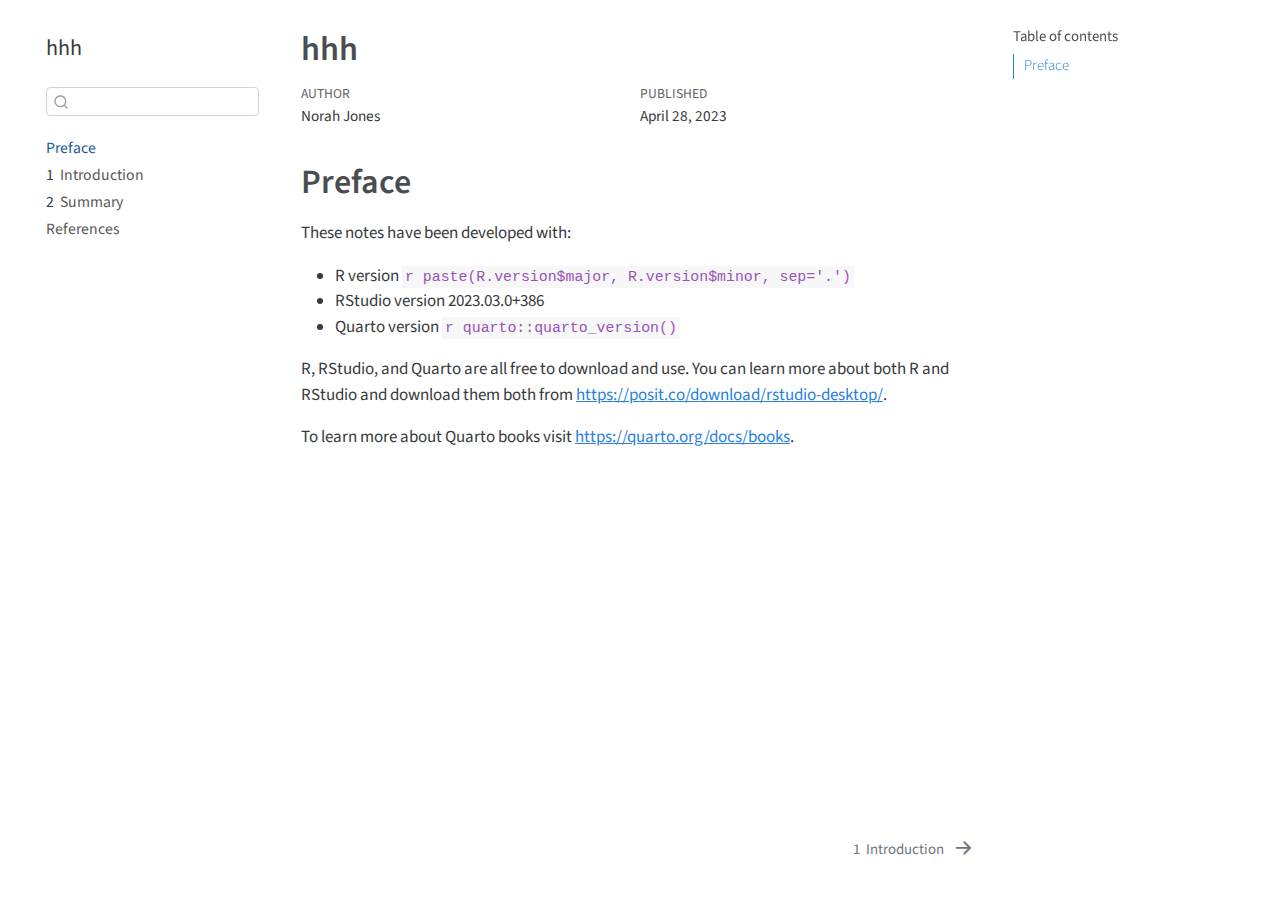
==== _book/index.html @ d8f02778 "upload example" ====
<!DOCTYPE html>
<html xmlns="http://www.w3.org/1999/xhtml" lang="en" xml:lang="en"><head>

<meta charset="utf-8">
<meta name="generator" content="quarto-1.4.11">

<meta name="viewport" content="width=device-width, initial-scale=1.0, user-scalable=yes">

<meta name="author" content="Norah Jones">
<meta name="dcterms.date" content="2023-04-28">

<title>hhh</title>
<style>
code{white-space: pre-wrap;}
span.smallcaps{font-variant: small-caps;}
div.columns{display: flex; gap: min(4vw, 1.5em);}
div.column{flex: auto; overflow-x: auto;}
div.hanging-indent{margin-left: 1.5em; text-indent: -1.5em;}
ul.task-list{list-style: none;}
ul.task-list li input[type="checkbox"] {
  width: 0.8em;
  margin: 0 0.8em 0.2em -1em; /* quarto-specific, see https://github.com/quarto-dev/quarto-cli/issues/4556 */ 
  vertical-align: middle;
}
</style>


<script src="site_libs/quarto-nav/quarto-nav.js"></script>
<script src="site_libs/quarto-nav/headroom.min.js"></script>
<script src="site_libs/clipboard/clipboard.min.js"></script>
<script src="site_libs/quarto-search/autocomplete.umd.js"></script>
<script src="site_libs/quarto-search/fuse.min.js"></script>
<script src="site_libs/quarto-search/quarto-search.js"></script>
<meta name="quarto:offset" content="./">
<link href="./intro.html" rel="next">
<script src="site_libs/quarto-html/quarto.js"></script>
<script src="site_libs/quarto-html/popper.min.js"></script>
<script src="site_libs/quarto-html/tippy.umd.min.js"></script>
<script src="site_libs/quarto-html/anchor.min.js"></script>
<link href="site_libs/quarto-html/tippy.css" rel="stylesheet">
<link href="site_libs/quarto-html/quarto-syntax-highlighting.css" rel="stylesheet" id="quarto-text-highlighting-styles">
<script src="site_libs/bootstrap/bootstrap.min.js"></script>
<link href="site_libs/bootstrap/bootstrap-icons.css" rel="stylesheet">
<link href="site_libs/bootstrap/bootstrap.min.css" rel="stylesheet" id="quarto-bootstrap" data-mode="light">
<script id="quarto-search-options" type="application/json">{
  "location": "sidebar",
  "copy-button": false,
  "collapse-after": 3,
  "panel-placement": "start",
  "type": "textbox",
  "limit": 20,
  "language": {
    "search-no-results-text": "No results",
    "search-matching-documents-text": "matching documents",
    "search-copy-link-title": "Copy link to search",
    "search-hide-matches-text": "Hide additional matches",
    "search-more-match-text": "more match in this document",
    "search-more-matches-text": "more matches in this document",
    "search-clear-button-title": "Clear",
    "search-detached-cancel-button-title": "Cancel",
    "search-submit-button-title": "Submit"
  }
}</script>


</head>

<body class="nav-sidebar floating">

<div id="quarto-search-results"></div>
  <header id="quarto-header" class="headroom fixed-top">
  <nav class="quarto-secondary-nav">
    <div class="container-fluid d-flex">
      <button type="button" class="quarto-btn-toggle btn" data-bs-toggle="collapse" data-bs-target="#quarto-sidebar,#quarto-sidebar-glass" aria-controls="quarto-sidebar" aria-expanded="false" aria-label="Toggle sidebar navigation" onclick="if (window.quartoToggleHeadroom) { window.quartoToggleHeadroom(); }">
        <i class="bi bi-layout-text-sidebar-reverse"></i>
      </button>
      <nav class="quarto-page-breadcrumbs" aria-label="breadcrumb"><ol class="breadcrumb"><li class="breadcrumb-item"><a href="./index.html">Preface</a></li></ol></nav>
      <a class="flex-grow-1" role="button" data-bs-toggle="collapse" data-bs-target="#quarto-sidebar,#quarto-sidebar-glass" aria-controls="quarto-sidebar" aria-expanded="false" aria-label="Toggle sidebar navigation" onclick="if (window.quartoToggleHeadroom) { window.quartoToggleHeadroom(); }">      
      </a>
      <button type="button" class="btn quarto-search-button" aria-label="Search" onclick="window.quartoOpenSearch();">
        <i class="bi bi-search"></i>
      </button>
    </div>
  </nav>
</header>
<!-- content -->
<div id="quarto-content" class="quarto-container page-columns page-rows-contents page-layout-article">
<!-- sidebar -->
  <nav id="quarto-sidebar" class="sidebar collapse collapse-horizontal sidebar-navigation floating overflow-auto">
    <div class="pt-lg-2 mt-2 text-left sidebar-header">
    <div class="sidebar-title mb-0 py-0">
      <a href="./">hhh</a> 
    </div>
      </div>
        <div class="mt-2 flex-shrink-0 align-items-center">
        <div class="sidebar-search">
        <div id="quarto-search" class="" title="Search"></div>
        </div>
        </div>
    <div class="sidebar-menu-container"> 
    <ul class="list-unstyled mt-1">
        <li class="sidebar-item">
  <div class="sidebar-item-container"> 
  <a href="./index.html" class="sidebar-item-text sidebar-link active">
 <span class="menu-text">Preface</span></a>
  </div>
</li>
        <li class="sidebar-item">
  <div class="sidebar-item-container"> 
  <a href="./intro.html" class="sidebar-item-text sidebar-link">
 <span class="menu-text"><span class="chapter-number">1</span>&nbsp; <span class="chapter-title">Introduction</span></span></a>
  </div>
</li>
        <li class="sidebar-item">
  <div class="sidebar-item-container"> 
  <a href="./summary.html" class="sidebar-item-text sidebar-link">
 <span class="menu-text"><span class="chapter-number">2</span>&nbsp; <span class="chapter-title">Summary</span></span></a>
  </div>
</li>
        <li class="sidebar-item">
  <div class="sidebar-item-container"> 
  <a href="./references.html" class="sidebar-item-text sidebar-link">
 <span class="menu-text">References</span></a>
  </div>
</li>
    </ul>
    </div>
</nav>
<div id="quarto-sidebar-glass" data-bs-toggle="collapse" data-bs-target="#quarto-sidebar,#quarto-sidebar-glass"></div>
<!-- margin-sidebar -->
    <div id="quarto-margin-sidebar" class="sidebar margin-sidebar">
        <nav id="TOC" role="doc-toc" class="toc-active">
    <h2 id="toc-title">Table of contents</h2>
   
  <ul>
  <li><a href="#preface" id="toc-preface" class="nav-link active" data-scroll-target="#preface">Preface</a></li>
  </ul>
</nav>
    </div>
<!-- main -->
<main class="content" id="quarto-document-content">

<header id="title-block-header" class="quarto-title-block default">
<div class="quarto-title">
<h1 class="title">hhh</h1>
</div>



<div class="quarto-title-meta">

    <div>
    <div class="quarto-title-meta-heading">Author</div>
    <div class="quarto-title-meta-contents">
             <p>Norah Jones </p>
          </div>
  </div>
    
    <div>
    <div class="quarto-title-meta-heading">Published</div>
    <div class="quarto-title-meta-contents">
      <p class="date">April 28, 2023</p>
    </div>
  </div>
  
    
  </div>
  

</header>

<section id="preface" class="level1 unnumbered">
<h1 class="unnumbered">Preface</h1>
<p>These notes have been developed with:</p>
<ul>
<li>R version <code>r paste(R.version$major, R.version$minor, sep='.')</code></li>
<li>RStudio version 2023.03.0+386</li>
<li>Quarto version <code>r quarto::quarto_version()</code></li>
</ul>
<p>R, RStudio, and Quarto are all free to download and use. You can learn more about both R and RStudio and download them both from <a href="https://posit.co/download/rstudio-desktop/" class="uri">https://posit.co/download/rstudio-desktop/</a>.</p>
<p>To learn more about Quarto books visit <a href="https://quarto.org/docs/books" class="uri">https://quarto.org/docs/books</a>.</p>


</section>

</main> <!-- /main -->
<script id="quarto-html-after-body" type="application/javascript">
window.document.addEventListener("DOMContentLoaded", function (event) {
  const toggleBodyColorMode = (bsSheetEl) => {
    const mode = bsSheetEl.getAttribute("data-mode");
    const bodyEl = window.document.querySelector("body");
    if (mode === "dark") {
      bodyEl.classList.add("quarto-dark");
      bodyEl.classList.remove("quarto-light");
    } else {
      bodyEl.classList.add("quarto-light");
      bodyEl.classList.remove("quarto-dark");
    }
  }
  const toggleBodyColorPrimary = () => {
    const bsSheetEl = window.document.querySelector("link#quarto-bootstrap");
    if (bsSheetEl) {
      toggleBodyColorMode(bsSheetEl);
    }
  }
  toggleBodyColorPrimary();  
  const icon = "";
  const anchorJS = new window.AnchorJS();
  anchorJS.options = {
    placement: 'right',
    icon: icon
  };
  anchorJS.add('.anchored');
  const isCodeAnnotation = (el) => {
    for (const clz of el.classList) {
      if (clz.startsWith('code-annotation-')) {                     
        return true;
      }
    }
    return false;
  }
  const clipboard = new window.ClipboardJS('.code-copy-button', {
    text: function(trigger) {
      const codeEl = trigger.previousElementSibling.cloneNode(true);
      for (const childEl of codeEl.children) {
        if (isCodeAnnotation(childEl)) {
          childEl.remove();
        }
      }
      return codeEl.innerText;
    }
  });
  clipboard.on('success', function(e) {
    // button target
    const button = e.trigger;
    // don't keep focus
    button.blur();
    // flash "checked"
    button.classList.add('code-copy-button-checked');
    var currentTitle = button.getAttribute("title");
    button.setAttribute("title", "Copied!");
    let tooltip;
    if (window.bootstrap) {
      button.setAttribute("data-bs-toggle", "tooltip");
      button.setAttribute("data-bs-placement", "left");
      button.setAttribute("data-bs-title", "Copied!");
      tooltip = new bootstrap.Tooltip(button, 
        { trigger: "manual", 
          customClass: "code-copy-button-tooltip",
          offset: [0, -8]});
      tooltip.show();    
    }
    setTimeout(function() {
      if (tooltip) {
        tooltip.hide();
        button.removeAttribute("data-bs-title");
        button.removeAttribute("data-bs-toggle");
        button.removeAttribute("data-bs-placement");
      }
      button.setAttribute("title", currentTitle);
      button.classList.remove('code-copy-button-checked');
    }, 1000);
    // clear code selection
    e.clearSelection();
  });
  function tippyHover(el, contentFn) {
    const config = {
      allowHTML: true,
      content: contentFn,
      maxWidth: 500,
      delay: 100,
      arrow: false,
      appendTo: function(el) {
          return el.parentElement;
      },
      interactive: true,
      interactiveBorder: 10,
      theme: 'quarto',
      placement: 'bottom-start'
    };
    window.tippy(el, config); 
  }
  const noterefs = window.document.querySelectorAll('a[role="doc-noteref"]');
  for (var i=0; i<noterefs.length; i++) {
    const ref = noterefs[i];
    tippyHover(ref, function() {
      // use id or data attribute instead here
      let href = ref.getAttribute('data-footnote-href') || ref.getAttribute('href');
      try { href = new URL(href).hash; } catch {}
      const id = href.replace(/^#\/?/, "");
      const note = window.document.getElementById(id);
      return note.innerHTML;
    });
  }
  const xrefs = window.document.querySelectorAll('a.quarto-xref');
  for (var i=0; i<xrefs.length; i++) {
    const xref = xrefs[i];
    tippyHover(xref, function() {
      let href = xref.getAttribute('href');
      try { href = new URL(href).hash; } catch {}
      const id = href.replace(/^#\/?/, "");
      const note = window.document.getElementById(id);
      if (id.startsWith('sec-')) {
        // Special case sections, only their first couple elements
        const container = document.createElement("div");
        if (note.children.length > 2) {
          for (let i = 0; i < 2; i++) {
            container.appendChild(note.children[i].cloneNode(true));
          }
          return container.innerHTML
        } else {
          return note.innerHTML;
        }
      } else {
        return note.innerHTML;
      }
    });
  }
      let selectedAnnoteEl;
      const selectorForAnnotation = ( cell, annotation) => {
        let cellAttr = 'data-code-cell="' + cell + '"';
        let lineAttr = 'data-code-annotation="' +  annotation + '"';
        const selector = 'span[' + cellAttr + '][' + lineAttr + ']';
        return selector;
      }
      const selectCodeLines = (annoteEl) => {
        const doc = window.document;
        const targetCell = annoteEl.getAttribute("data-target-cell");
        const targetAnnotation = annoteEl.getAttribute("data-target-annotation");
        const annoteSpan = window.document.querySelector(selectorForAnnotation(targetCell, targetAnnotation));
        const lines = annoteSpan.getAttribute("data-code-lines").split(",");
        const lineIds = lines.map((line) => {
          return targetCell + "-" + line;
        })
        let top = null;
        let height = null;
        let parent = null;
        if (lineIds.length > 0) {
            //compute the position of the single el (top and bottom and make a div)
            const el = window.document.getElementById(lineIds[0]);
            top = el.offsetTop;
            height = el.offsetHeight;
            parent = el.parentElement.parentElement;
          if (lineIds.length > 1) {
            const lastEl = window.document.getElementById(lineIds[lineIds.length - 1]);
            const bottom = lastEl.offsetTop + lastEl.offsetHeight;
            height = bottom - top;
          }
          if (top !== null && height !== null && parent !== null) {
            // cook up a div (if necessary) and position it 
            let div = window.document.getElementById("code-annotation-line-highlight");
            if (div === null) {
              div = window.document.createElement("div");
              div.setAttribute("id", "code-annotation-line-highlight");
              div.style.position = 'absolute';
              parent.appendChild(div);
            }
            div.style.top = top - 2 + "px";
            div.style.height = height + 4 + "px";
            let gutterDiv = window.document.getElementById("code-annotation-line-highlight-gutter");
            if (gutterDiv === null) {
              gutterDiv = window.document.createElement("div");
              gutterDiv.setAttribute("id", "code-annotation-line-highlight-gutter");
              gutterDiv.style.position = 'absolute';
              const codeCell = window.document.getElementById(targetCell);
              const gutter = codeCell.querySelector('.code-annotation-gutter');
              gutter.appendChild(gutterDiv);
            }
            gutterDiv.style.top = top - 2 + "px";
            gutterDiv.style.height = height + 4 + "px";
          }
          selectedAnnoteEl = annoteEl;
        }
      };
      const unselectCodeLines = () => {
        const elementsIds = ["code-annotation-line-highlight", "code-annotation-line-highlight-gutter"];
        elementsIds.forEach((elId) => {
          const div = window.document.getElementById(elId);
          if (div) {
            div.remove();
          }
        });
        selectedAnnoteEl = undefined;
      };
      // Attach click handler to the DT
      const annoteDls = window.document.querySelectorAll('dt[data-target-cell]');
      for (const annoteDlNode of annoteDls) {
        annoteDlNode.addEventListener('click', (event) => {
          const clickedEl = event.target;
          if (clickedEl !== selectedAnnoteEl) {
            unselectCodeLines();
            const activeEl = window.document.querySelector('dt[data-target-cell].code-annotation-active');
            if (activeEl) {
              activeEl.classList.remove('code-annotation-active');
            }
            selectCodeLines(clickedEl);
            clickedEl.classList.add('code-annotation-active');
          } else {
            // Unselect the line
            unselectCodeLines();
            clickedEl.classList.remove('code-annotation-active');
          }
        });
      }
  const findCites = (el) => {
    const parentEl = el.parentElement;
    if (parentEl) {
      const cites = parentEl.dataset.cites;
      if (cites) {
        return {
          el,
          cites: cites.split(' ')
        };
      } else {
        return findCites(el.parentElement)
      }
    } else {
      return undefined;
    }
  };
  var bibliorefs = window.document.querySelectorAll('a[role="doc-biblioref"]');
  for (var i=0; i<bibliorefs.length; i++) {
    const ref = bibliorefs[i];
    const citeInfo = findCites(ref);
    if (citeInfo) {
      tippyHover(citeInfo.el, function() {
        var popup = window.document.createElement('div');
        citeInfo.cites.forEach(function(cite) {
          var citeDiv = window.document.createElement('div');
          citeDiv.classList.add('hanging-indent');
          citeDiv.classList.add('csl-entry');
          var biblioDiv = window.document.getElementById('ref-' + cite);
          if (biblioDiv) {
            citeDiv.innerHTML = biblioDiv.innerHTML;
          }
          popup.appendChild(citeDiv);
        });
        return popup.innerHTML;
      });
    }
  }
});
</script>
<nav class="page-navigation">
  <div class="nav-page nav-page-previous">
  </div>
  <div class="nav-page nav-page-next">
      <a href="./intro.html" class="pagination-link">
        <span class="nav-page-text"><span class="chapter-number">1</span>&nbsp; <span class="chapter-title">Introduction</span></span> <i class="bi bi-arrow-right-short"></i>
      </a>
  </div>
</nav>
</div> <!-- /content -->



</body></html>
---- _book/site_libs/quarto-html/tippy.css ----
.tippy-box[data-animation=fade][data-state=hidden]{opacity:0}[data-tippy-root]{max-width:calc(100vw - 10px)}.tippy-box{position:relative;background-color:#333;color:#fff;border-radius:4px;font-size:14px;line-height:1.4;white-space:normal;outline:0;transition-property:transform,visibility,opacity}.tippy-box[data-placement^=top]>.tippy-arrow{bottom:0}.tippy-box[data-placement^=top]>.tippy-arrow:before{bottom:-7px;left:0;border-width:8px 8px 0;border-top-color:initial;transform-origin:center top}.tippy-box[data-placement^=bottom]>.tippy-arrow{top:0}.tippy-box[data-placement^=bottom]>.tippy-arrow:before{top:-7px;left:0;border-width:0 8px 8px;border-bottom-color:initial;transform-origin:center bottom}.tippy-box[data-placement^=left]>.tippy-arrow{right:0}.tippy-box[data-placement^=left]>.tippy-arrow:before{border-width:8px 0 8px 8px;border-left-color:initial;right:-7px;transform-origin:center left}.tippy-box[data-placement^=right]>.tippy-arrow{left:0}.tippy-box[data-placement^=right]>.tippy-arrow:before{left:-7px;border-width:8px 8px 8px 0;border-right-color:initial;transform-origin:center right}.tippy-box[data-inertia][data-state=visible]{transition-timing-function:cubic-bezier(.54,1.5,.38,1.11)}.tippy-arrow{width:16px;height:16px;color:#333}.tippy-arrow:before{content:"";position:absolute;border-color:transparent;border-style:solid}.tippy-content{position:relative;padding:5px 9px;z-index:1}
---- _book/site_libs/quarto-html/quarto-syntax-highlighting.css ----
/* quarto syntax highlight colors */
:root {
  --quarto-hl-ot-color: #003B4F;
  --quarto-hl-at-color: #657422;
  --quarto-hl-ss-color: #20794D;
  --quarto-hl-an-color: #5E5E5E;
  --quarto-hl-fu-color: #4758AB;
  --quarto-hl-st-color: #20794D;
  --quarto-hl-cf-color: #003B4F;
  --quarto-hl-op-color: #5E5E5E;
  --quarto-hl-er-color: #AD0000;
  --quarto-hl-bn-color: #AD0000;
  --quarto-hl-al-color: #AD0000;
  --quarto-hl-va-color: #111111;
  --quarto-hl-bu-color: inherit;
  --quarto-hl-ex-color: inherit;
  --quarto-hl-pp-color: #AD0000;
  --quarto-hl-in-color: #5E5E5E;
  --quarto-hl-vs-color: #20794D;
  --quarto-hl-wa-color: #5E5E5E;
  --quarto-hl-do-color: #5E5E5E;
  --quarto-hl-im-color: #00769E;
  --quarto-hl-ch-color: #20794D;
  --quarto-hl-dt-color: #AD0000;
  --quarto-hl-fl-color: #AD0000;
  --quarto-hl-co-color: #5E5E5E;
  --quarto-hl-cv-color: #5E5E5E;
  --quarto-hl-cn-color: #8f5902;
  --quarto-hl-sc-color: #5E5E5E;
  --quarto-hl-dv-color: #AD0000;
  --quarto-hl-kw-color: #003B4F;
}

/* other quarto variables */
:root {
  --quarto-font-monospace: SFMono-Regular, Menlo, Monaco, Consolas, "Liberation Mono", "Courier New", monospace;
}

pre > code.sourceCode > span {
  color: #003B4F;
}

code span {
  color: #003B4F;
}

code.sourceCode > span {
  color: #003B4F;
}

div.sourceCode,
div.sourceCode pre.sourceCode {
  color: #003B4F;
}

code span.ot {
  color: #003B4F;
  font-style: inherit;
}

code span.at {
  color: #657422;
  font-style: inherit;
}

code span.ss {
  color: #20794D;
  font-style: inherit;
}

code span.an {
  color: #5E5E5E;
  font-style: inherit;
}

code span.fu {
  color: #4758AB;
  font-style: inherit;
}

code span.st {
  color: #20794D;
  font-style: inherit;
}

code span.cf {
  color: #003B4F;
  font-style: inherit;
}

code span.op {
  color: #5E5E5E;
  font-style: inherit;
}

code span.er {
  color: #AD0000;
  font-style: inherit;
}

code span.bn {
  color: #AD0000;
  font-style: inherit;
}

code span.al {
  color: #AD0000;
  font-style: inherit;
}

code span.va {
  color: #111111;
  font-style: inherit;
}

code span.bu {
  font-style: inherit;
}

code span.ex {
  font-style: inherit;
}

code span.pp {
  color: #AD0000;
  font-style: inherit;
}

code span.in {
  color: #5E5E5E;
  font-style: inherit;
}

code span.vs {
  color: #20794D;
  font-style: inherit;
}

code span.wa {
  color: #5E5E5E;
  font-style: italic;
}

code span.do {
  color: #5E5E5E;
  font-style: italic;
}

code span.im {
  color: #00769E;
  font-style: inherit;
}

code span.ch {
  color: #20794D;
  font-style: inherit;
}

code span.dt {
  color: #AD0000;
  font-style: inherit;
}

code span.fl {
  color: #AD0000;
  font-style: inherit;
}

code span.co {
  color: #5E5E5E;
  font-style: inherit;
}

code span.cv {
  color: #5E5E5E;
  font-style: italic;
}

code span.cn {
  color: #8f5902;
  font-style: inherit;
}

code span.sc {
  color: #5E5E5E;
  font-style: inherit;
}

code span.dv {
  color: #AD0000;
  font-style: inherit;
}

code span.kw {
  color: #003B4F;
  font-style: inherit;
}

.prevent-inlining {
  content: "</";
}

/*# sourceMappingURL=debc5d5d77c3f9108843748ff7464032.css.map */
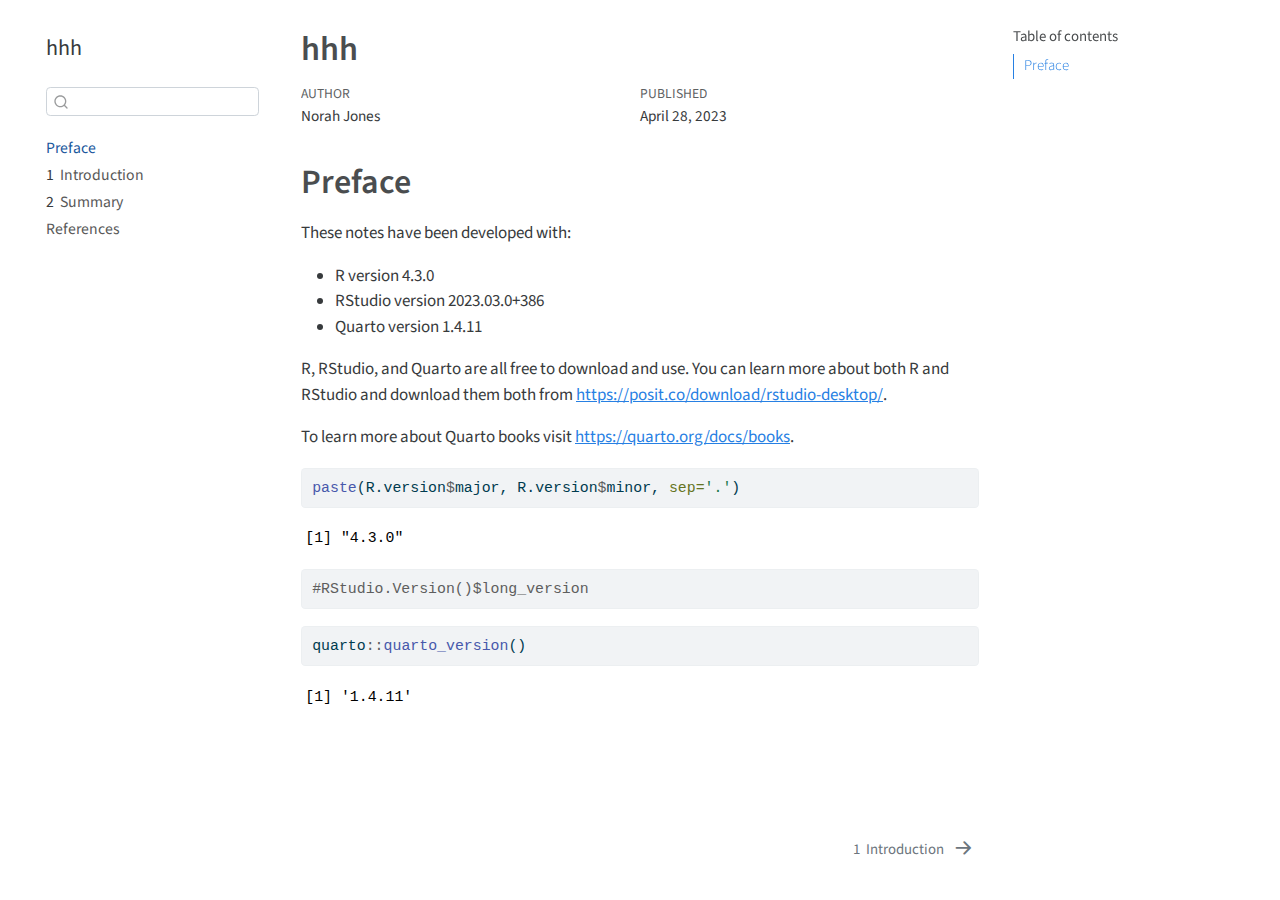
==== commit 849b2e3b: "dev1" ====
--- a/_book/index.html
+++ b/_book/index.html
@@ -21,6 +21,40 @@
   width: 0.8em;
   margin: 0 0.8em 0.2em -1em; /* quarto-specific, see https://github.com/quarto-dev/quarto-cli/issues/4556 */ 
   vertical-align: middle;
+}
+/* CSS for syntax highlighting */
+pre > code.sourceCode { white-space: pre; position: relative; }
+pre > code.sourceCode > span { display: inline-block; line-height: 1.25; }
+pre > code.sourceCode > span:empty { height: 1.2em; }
+.sourceCode { overflow: visible; }
+code.sourceCode > span { color: inherit; text-decoration: inherit; }
+div.sourceCode { margin: 1em 0; }
+pre.sourceCode { margin: 0; }
+@media screen {
+div.sourceCode { overflow: auto; }
+}
+@media print {
+pre > code.sourceCode { white-space: pre-wrap; }
+pre > code.sourceCode > span { text-indent: -5em; padding-left: 5em; }
+}
+pre.numberSource code
+  { counter-reset: source-line 0; }
+pre.numberSource code > span
+  { position: relative; left: -4em; counter-increment: source-line; }
+pre.numberSource code > span > a:first-child::before
+  { content: counter(source-line);
+    position: relative; left: -1em; text-align: right; vertical-align: baseline;
+    border: none; display: inline-block;
+    -webkit-touch-callout: none; -webkit-user-select: none;
+    -khtml-user-select: none; -moz-user-select: none;
+    -ms-user-select: none; user-select: none;
+    padding: 0 4px; width: 4em;
+  }
+pre.numberSource { margin-left: 3em;  padding-left: 4px; }
+div.sourceCode
+  {   }
+@media screen {
+pre > code.sourceCode > span > a:first-child::before { text-decoration: underline; }
 }
 </style>
 
@@ -173,12 +207,27 @@
 <h1 class="unnumbered">Preface</h1>
 <p>These notes have been developed with:</p>
 <ul>
-<li>R version <code>r paste(R.version$major, R.version$minor, sep='.')</code></li>
+<li>R version 4.3.0</li>
 <li>RStudio version 2023.03.0+386</li>
-<li>Quarto version <code>r quarto::quarto_version()</code></li>
+<li>Quarto version 1.4.11</li>
 </ul>
 <p>R, RStudio, and Quarto are all free to download and use. You can learn more about both R and RStudio and download them both from <a href="https://posit.co/download/rstudio-desktop/" class="uri">https://posit.co/download/rstudio-desktop/</a>.</p>
 <p>To learn more about Quarto books visit <a href="https://quarto.org/docs/books" class="uri">https://quarto.org/docs/books</a>.</p>
+<div class="cell">
+<div class="sourceCode cell-code" id="cb1"><pre class="sourceCode r code-with-copy"><code class="sourceCode r"><span id="cb1-1"><a href="#cb1-1" aria-hidden="true" tabindex="-1"></a><span class="fu">paste</span>(R.version<span class="sc">$</span>major, R.version<span class="sc">$</span>minor, <span class="at">sep=</span><span class="st">'.'</span>)</span></code><button title="Copy to Clipboard" class="code-copy-button"><i class="bi"></i></button></pre></div>
+<div class="cell-output cell-output-stdout">
+<pre><code>[1] "4.3.0"</code></pre>
+</div>
+</div>
+<div class="cell">
+<div class="sourceCode cell-code" id="cb3"><pre class="sourceCode r code-with-copy"><code class="sourceCode r"><span id="cb3-1"><a href="#cb3-1" aria-hidden="true" tabindex="-1"></a><span class="co">#RStudio.Version()$long_version</span></span></code><button title="Copy to Clipboard" class="code-copy-button"><i class="bi"></i></button></pre></div>
+</div>
+<div class="cell">
+<div class="sourceCode cell-code" id="cb4"><pre class="sourceCode r code-with-copy"><code class="sourceCode r"><span id="cb4-1"><a href="#cb4-1" aria-hidden="true" tabindex="-1"></a>quarto<span class="sc">::</span><span class="fu">quarto_version</span>()</span></code><button title="Copy to Clipboard" class="code-copy-button"><i class="bi"></i></button></pre></div>
+<div class="cell-output cell-output-stdout">
+<pre><code>[1] '1.4.11'</code></pre>
+</div>
+</div>
 
 
 </section>
